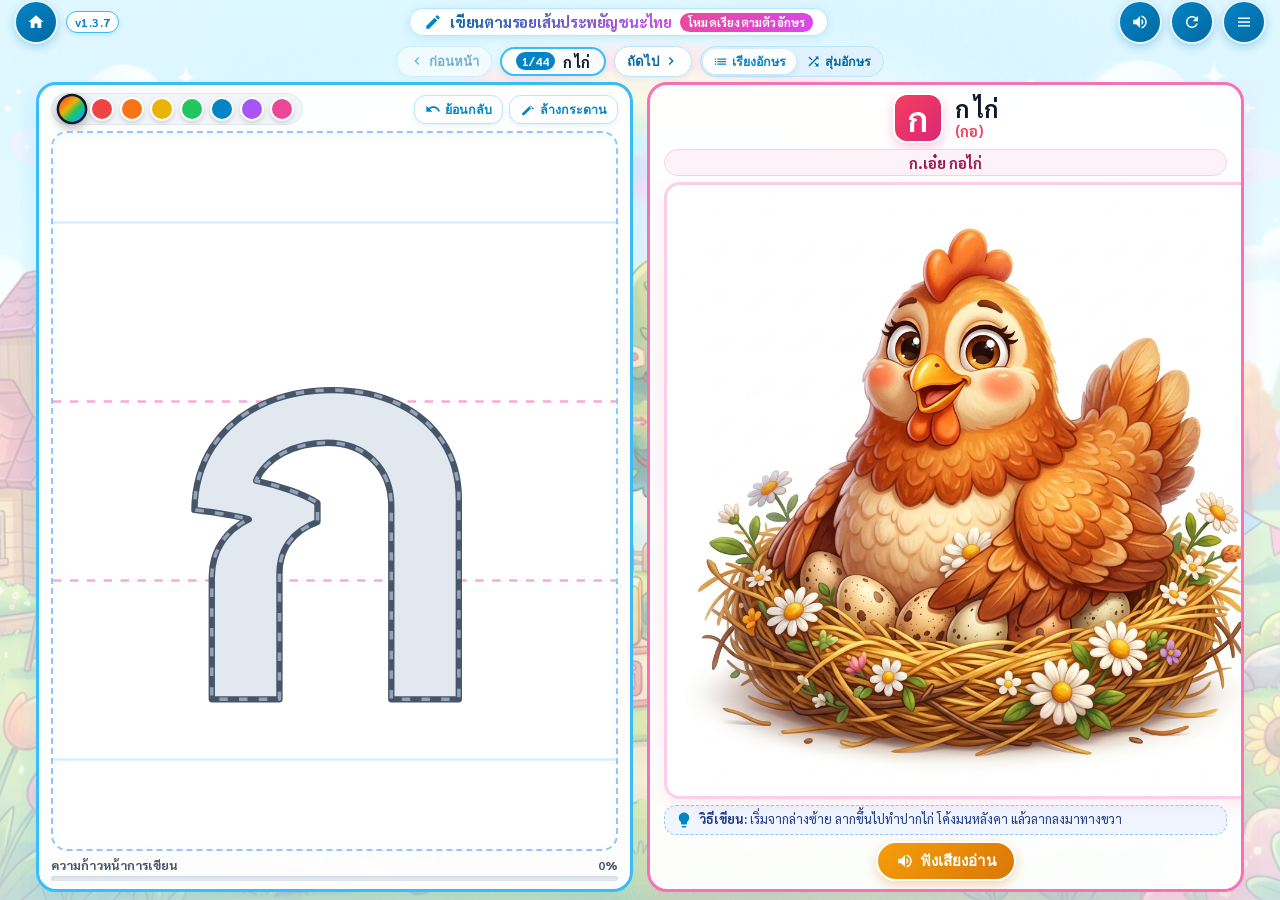
==== thai-tracing.html @ 06a2f5a9 "Deploy complete educational preschool games suite v1.3.7 to GitHub Pages" ====
<!DOCTYPE html>
<html lang="th">
<head>
  <meta charset="UTF-8">
  <meta name="viewport" content="width=device-width, initial-scale=1.0, maximum-scale=1.0, user-scalable=no">
  <meta http-equiv="Cache-Control" content="no-cache, no-store, must-revalidate">
  <meta http-equiv="Pragma" content="no-cache">
  <meta http-equiv="Expires" content="0">
  <title>เกมฝึกเขียนตามรอยเส้นประ พยัญชนะไทย ก - ฮ สำหรับเด็กปฐมวัย</title>
  <link rel="stylesheet" href="css/style.css?v=1.3.7">
  <link rel="stylesheet" href="css/thai-tracing.css?v=1.3.7">
  <link rel="preconnect" href="https://fonts.googleapis.com">
  <link rel="preconnect" href="https://fonts.gstatic.com" crossorigin>
  <link href="https://fonts.googleapis.com/css2?family=Sarabun:wght@400;500;600;700;800&family=Noto+Sans+Thai:wght@400;500;600;700;800&family=Krub:wght@500;600;700&display=swap" rel="stylesheet">
</head>
<body>
  <div class="tracing-viewport">
    <!-- Animated Schoolhouse & Rainbow Background Layer -->
    <div class="tracing-bg-layer" aria-hidden="true"></div>

    <!-- Top Header -->
    <header class="tracing-header">
      <div class="header-left">
        <!-- Back to Hub (Unified Circular Blue) -->
        <a href="index.html" class="action-btn" title="กลับหน้าเมนูหลัก" style="text-decoration: none;">
          <svg width="20" height="20" viewBox="0 0 24 24" fill="currentColor">
            <path d="M10 20v-6h4v6h5v-8h3L12 3 2 12h3v8z"/>
          </svg>
        </a>
        <span class="version-tag-pill">v1.3.7</span>
      </div>

      <!-- Title Pill -->
      <div class="tracing-title-pill">
        <svg width="18" height="18" viewBox="0 0 24 24" fill="#0284c7">
          <path d="M3 17.25V21h3.75L17.81 9.94l-3.75-3.75L3 17.25zM20.71 7.04c.39-.39.39-1.02 0-1.41l-2.34-2.34a.9959.9959 0 0 0-1.41 0l-1.83 1.83 3.75 3.75 1.83-1.83z"/>
        </svg>
        <h1>เขียนตามรอยเส้นประพยัญชนะไทย</h1>
        <span class="mode-badge-pill" id="modeBadge">โหมดเรียงตามตัวอักษร</span>
      </div>

      <div class="header-right">
        <!-- Sound & Music Toggle -->
        <button class="action-btn" id="audioToggleBtn" title="เปิด/ปิด เสียงดนตรี">
          <svg id="audioIcon" width="20" height="20" viewBox="0 0 24 24" fill="currentColor">
            <path d="M3 9v6h4l5 5V4L7 9H3zm13.5 3c0-1.77-1.02-3.29-2.5-4.03v8.05c1.48-.73 2.5-2.25 2.5-4.02zM14 3.23v2.06c2.89.86 5 3.54 5 6.71s-2.11 5.85-5 6.71v2.06c4.01-.91 7-4.49 7-8.77s-2.99-7.86-7-8.77z"/>
          </svg>
        </button>

        <!-- Reset / Clear Drawing Button -->
        <button class="action-btn" id="btnResetBoard" title="เริ่มเขียนใหม่ / รีเซ็ต">
          <svg width="20" height="20" viewBox="0 0 24 24" fill="currentColor">
            <path d="M17.65 6.35C16.2 4.9 14.21 4 12 4c-4.42 0-7.99 3.58-7.99 8s3.57 8 7.99 8c3.73 0 6.84-2.55 7.73-6h-2.08c-.82 2.33-3.04 4-5.65 4-3.31 0-6-2.69-6-6s2.69-6 6-6c1.66 0 3.14.69 4.22 1.78L13 11h7V4l-2.35 2.35z"/>
          </svg>
        </button>

        <!-- 44 Consonants Quick Picker Modal Button -->
        <button class="action-btn" id="btnOpenLetterPicker" title="เลือกตัวอักษร ก - ฮ">
          <svg width="20" height="20" viewBox="0 0 24 24" fill="currentColor">
            <path d="M4 6h16v2H4zm0 5h16v2H4zm0 5h16v2H4z"/>
          </svg>
        </button>
      </div>
    </header>

    <!-- Sub-Navigation & Mode Selector Bar -->
    <nav class="tracing-subnav" aria-label="แถบควบคุมตัวอักษร">
      <button class="nav-arrow-btn" id="btnPrevLetter" title="ตัวอักษรก่อนหน้า">
        <svg width="16" height="16" viewBox="0 0 24 24" fill="currentColor"><path d="M15.41 7.41L14 6l-6 6 6 6 1.41-1.41L10.83 12z"/></svg>
        <span>ก่อนหน้า</span>
      </button>

      <div class="current-letter-pill" id="currentLetterBadge">
        <span class="index-badge">1/44</span>
        <span>ก ไก่</span>
      </div>

      <button class="nav-arrow-btn" id="btnNextLetter" title="ตัวอักษรถัดไป">
        <span>ถัดไป</span>
        <svg width="16" height="16" viewBox="0 0 24 24" fill="currentColor"><path d="M10 6L8.59 7.41 13.17 12l-4.58 4.59L10 18l6-6z"/></svg>
      </button>

      <button class="nav-arrow-btn" id="btnRandomLetter" title="สุ่มตัวใหม่" style="display: none; background: #fdf2f8; border-color: #f472b6; color: #db2777;">
        <svg width="16" height="16" viewBox="0 0 24 24" fill="currentColor"><path d="M10.59 9.17L5.41 4 4 5.41l5.17 5.17 1.42-1.41zM14.5 4l2.04 2.04L4 18.59 5.41 20 17.96 7.46 20 9.5V4h-5.5zm.33 9.41l-1.41 1.41 3.13 3.13L14.5 20H20v-5.5l-2.04 2.04-3.13-3.13z"/></svg>
        <span>สุ่มตัวใหม่</span>
      </button>

      <!-- Mode Toggle Switch -->
      <div class="mode-toggle-group" aria-label="เลือกโหมด">
        <button class="mode-tab-btn active" id="btnModeSeq" title="เล่นเรียง ก ถึง ฮ">
          <svg width="15" height="15" viewBox="0 0 24 24" fill="currentColor"><path d="M3 13h2v-2H3v2zm0 4h2v-2H3v2zm0-8h2V7H3v2zm4 4h14v-2H7v2zm0 4h14v-2H7v2zM7 7v2h14V7H7z"/></svg>
          <span>เรียงอักษร</span>
        </button>
        <button class="mode-tab-btn" id="btnModeRand" title="เล่นแบบสุ่ม">
          <svg width="15" height="15" viewBox="0 0 24 24" fill="currentColor"><path d="M10.59 9.17L5.41 4 4 5.41l5.17 5.17 1.42-1.41zM14.5 4l2.04 2.04L4 18.59 5.41 20 17.96 7.46 20 9.5V4h-5.5zm.33 9.41l-1.41 1.41 3.13 3.13L14.5 20H20v-5.5l-2.04 2.04-3.13-3.13z"/></svg>
          <span>สุ่มอักษร</span>
        </button>
      </div>
    </nav>

    <!-- Main Play Arena (1 Letter + 1 Picture per screen, perfectly auto-fitted) -->
    <main class="tracing-play-arena">

      <!-- Left Column: Tracing Slate (กระดานเขียนตามรอยแม่แบบสีเทา) -->
      <section class="tracing-slate-wrapper" aria-label="กระดานฝึกเขียนตามรอยเส้นประ">
        <!-- Slate Toolbar -->
        <div class="slate-toolbar">
          <!-- Crayon Selector -->
          <div class="crayon-picker-bar" aria-label="เลือกสีดินสอสี">
            <button class="crayon-btn crayon-rainbow active" data-color="rainbow" title="สีสายรุ้งวิเศษ"></button>
            <button class="crayon-btn" data-color="#ef4444" style="background: #ef4444;" title="สีแดง"></button>
            <button class="crayon-btn" data-color="#f97316" style="background: #f97316;" title="สีส้ม"></button>
            <button class="crayon-btn" data-color="#eab308" style="background: #eab308;" title="สีเหลือง"></button>
            <button class="crayon-btn" data-color="#22c55e" style="background: #22c55e;" title="สีเขียว"></button>
            <button class="crayon-btn" data-color="#0284c7" style="background: #0284c7;" title="สีฟ้า"></button>
            <button class="crayon-btn" data-color="#a855f7" style="background: #a855f7;" title="สีม่วง"></button>
            <button class="crayon-btn" data-color="#ec4899" style="background: #ec4899;" title="สีชมพู"></button>
          </div>

          <!-- Tools -->
          <div class="slate-tool-actions">
            <button class="tool-action-btn" id="btnUndo" title="ย้อนกลับเส้นล่าสุด">
              <svg width="16" height="16" viewBox="0 0 24 24" fill="currentColor"><path d="M12.5 8c-2.65 0-5.05.99-6.9 2.6L2 7v9h9l-3.62-3.62c1.39-1.16 3.16-1.88 5.12-1.88 3.54 0 6.55 2.31 7.6 5.5l2.37-.78C21.08 11.03 17.15 8 12.5 8z"/></svg>
              <span>ย้อนกลับ</span>
            </button>
            <button class="tool-action-btn" id="btnClear" title="ล้างกระดานเขียนใหม่">
              <svg width="16" height="16" viewBox="0 0 24 24" fill="currentColor"><path d="M19.36 10.04l-2.34-2.34c-.78-.78-2.05-.78-2.83 0L3.71 18.18c-.78.78-.78 2.05 0 2.83.39.39.9.59 1.41.59s1.02-.2 1.41-.59L17.02 10.5l2.34 2.34 1.41-1.41-1.41-1.39zm-3.75-2.34l2.34 2.34-1.41 1.41-2.34-2.34 1.41-1.41z"/></svg>
              <span>ล้างกระดาน</span>
            </button>
          </div>
        </div>

        <!-- Tracing Board Canvas Box -->
        <div class="tracing-board" id="tracingBoard">
          <!-- Preschool Thai Notebook Guidelines (เส้นบรรทัดคัดไทยอนุบาล 4 เส้น) -->
          <svg class="notebook-guidelines" viewBox="0 0 400 400" preserveAspectRatio="none">
            <line x1="0" y1="50" x2="400" y2="50" />
            <line x1="0" y1="150" x2="400" y2="150" class="mid-line" />
            <line x1="0" y1="250" x2="400" y2="250" class="mid-line" />
            <line x1="0" y1="350" x2="400" y2="350" />
          </svg>

          <!-- Authentic Thai Consonant Template SVG (แม่แบบพยัญชนะสีเทาตัวใหญ่เต็มกรอบ) -->
          <svg class="guide-svg-layer" id="guideSvg" viewBox="0 0 400 400">
            <!-- 1. Soft Gray Fill Base ("ทำเป็นเทาๆ") -->
            <text id="tplTextBase" class="tpl-glyph-base" x="200" y="348" text-anchor="middle">ก</text>
            
            <!-- 2. Clean Dark-Gray Outline (แบบคัดโครงร่างแม่แบบ ตามรูปที่แนบมา) -->
            <text id="tplTextOutline" class="tpl-glyph-outline" x="200" y="348" text-anchor="middle">ก</text>
            
            <!-- 3. Dashed Centerline Guide (เส้นประสำหรับลากตามรอย) -->
            <text id="tplTextDashed" class="tpl-glyph-dashed" x="200" y="348" text-anchor="middle">ก</text>
          </svg>

          <!-- Touch / Mouse Drawing Canvas -->
          <canvas class="tracing-canvas" id="tracingCanvas"></canvas>
        </div>

        <!-- Tracing Progress Bar -->
        <div class="slate-progress-bar-wrap">
          <div class="progress-header">
            <span>ความก้าวหน้าการเขียน</span>
            <span id="progressPercentText">0%</span>
          </div>
          <div class="progress-track">
            <div class="progress-fill" id="progressFill"></div>
          </div>
        </div>
      </section>

      <!-- Right Column: Letter & Picture Card (1 รูปต่อ 1 หน้า) -->
      <section class="letter-picture-card" aria-label="การ์ดคำศัพท์และภาพประกอบ">
        <!-- Letter Big Header with Standard Looped Font -->
        <div class="letter-header-group">
          <div class="big-letter-badge" id="cardLetterBadge">ก</div>
          <div class="letter-title-texts">
            <h2 class="letter-main-name" id="cardLetterName">ก ไก่</h2>
            <div class="letter-phonetic" id="cardLetterPhonetic">(กอ)</div>
          </div>
        </div>

        <!-- Rhyme Pill -->
        <div class="letter-rhyme-pill" id="cardLetterRhyme">
          ก.เอ๋ย กอไก่
        </div>

        <!-- Mascot Illustration Picture Frame -->
        <div class="mascot-image-frame">
          <img id="cardMascotImg" src="assets/images/thai_letters/ko_kai.jpg" alt="ก ไก่" class="mascot-img">
        </div>

        <!-- Writing Instruction Tip -->
        <div class="writing-tip-box" id="cardWritingTip">
          <svg width="18" height="18" viewBox="0 0 24 24" fill="#0284c7" style="flex-shrink: 0;"><path d="M9 21c0 .55.45 1 1 1h4c.55 0 1-.45 1-1v-1H9v1zm3-19C8.14 2 5 5.14 5 9c0 2.38 1.19 4.47 3 5.74V17c0 .55.45 1 1 1h6c.55 0 1-.45 1-1v-2.26c1.81-1.27 3-3.36 3-5.74 0-3.86-3.14-7-7-7z"/></svg>
          <span><strong>วิธีเขียน:</strong> เริ่มจากล่างซ้าย ลากขึ้นไปทำปากไก่ โค้งมนหลังคา แล้วลากลงมาทางขวา</span>
        </div>

        <!-- Pronunciation Speech Button -->
        <div class="card-actions-bar">
          <button class="speech-btn" id="btnPlaySpeech" title="ฟังเสียงอ่านภาษาไทย">
            <svg width="18" height="18" viewBox="0 0 24 24" fill="currentColor"><path d="M3 9v6h4l5 5V4L7 9H3zm13.5 3c0-1.77-1.02-3.29-2.5-4.03v8.05c1.48-.73 2.5-2.25 2.5-4.02zM14 3.23v2.06c2.89.86 5 3.54 5 6.71s-2.11 5.85-5 6.71v2.06c4.01-.91 7-4.49 7-8.77s-2.99-7.86-7-8.77z"/></svg>
            <span>ฟังเสียงอ่าน</span>
          </button>
        </div>
      </section>

    </main>

    <!-- Modal 1: 44 Consonants Quick Picker Grid (ก - ฮ) -->
    <div class="modal-overlay" id="letterPickerModal" aria-modal="true" role="dialog">
      <div class="modal-card">
        <div class="modal-header">
          <div class="modal-title">
            <svg width="20" height="20" viewBox="0 0 24 24" fill="#0284c7"><path d="M18 2H6c-1.1 0-2 .9-2 2v16c0 1.1.9 2 2 2h12c1.1 0 2-.9 2-2V4c0-1.1-.9-2-2-2zM6 4h5v8l-2.5-1.5L6 12V4z"/></svg>
            <span>เลือกพยัญชนะไทย (44 ตัวอักษร ก - ฮ)</span>
          </div>
          <button class="modal-close-btn" id="btnClosePicker" title="ปิดหน้าต่าง">✕</button>
        </div>
        <div class="letter-grid-44" id="letterGrid44">
          <!-- Injected via JavaScript -->
        </div>
      </div>
    </div>

    <!-- Modal 2: Success Celebration Popup -->
    <div class="modal-overlay" id="celebrationModal" aria-modal="true" role="dialog">
      <div class="modal-card celebration-modal-card">
        <div class="celebration-stars">
          <svg width="28" height="28" viewBox="0 0 24 24" fill="#facc15"><path d="M12 17.27L18.18 21l-1.64-7.03L22 9.24l-7.19-.61L12 2 9.19 8.63 2 9.24l5.46 4.73L5.82 21z"/></svg>
          <svg width="36" height="36" viewBox="0 0 24 24" fill="#facc15"><path d="M12 17.27L18.18 21l-1.64-7.03L22 9.24l-7.19-.61L12 2 9.19 8.63 2 9.24l5.46 4.73L5.82 21z"/></svg>
          <svg width="28" height="28" viewBox="0 0 24 24" fill="#facc15"><path d="M12 17.27L18.18 21l-1.64-7.03L22 9.24l-7.19-.61L12 2 9.19 8.63 2 9.24l5.46 4.73L5.82 21z"/></svg>
        </div>
        <h2 class="celebration-title">เก่งมากเลยครับ/ค่ะ!</h2>
        <p class="celebration-sub">
          หนูเขียนตัว <strong id="celebrationChar" style="color: #ec4899; font-size: 1.4rem;">ก</strong> ได้สวยงามและถูกต้องมากเลย!
        </p>
        <div class="celebration-buttons">
          <button class="btn-celebration-action btn-celebration-retry" id="btnRetryCelebration">
            <svg width="18" height="18" viewBox="0 0 24 24" fill="currentColor"><path d="M17.65 6.35C16.2 4.9 14.21 4 12 4c-4.42 0-7.99 3.58-7.99 8s3.57 8 7.99 8c3.73 0 6.84-2.55 7.73-6h-2.08c-.82 2.33-3.04 4-5.65 4-3.31 0-6-2.69-6-6s2.69-6 6-6c1.66 0 3.14.69 4.22 1.78L13 11h7V4l-2.35 2.35z"/></svg>
            <span>เขียนอีกรอบ</span>
          </button>
          <button class="btn-celebration-action" id="btnNextCelebration">
            <span>ฝึกตัวต่อไป</span>
            <svg width="18" height="18" viewBox="0 0 24 24" fill="currentColor"><path d="M10 6L8.59 7.41 13.17 12l-4.58 4.59L10 18l6-6z"/></svg>
          </button>
        </div>
      </div>
    </div>

    <!-- Confetti Canvas -->
    <canvas id="confettiCanvas"></canvas>
  </div>

  <!-- Scripts -->
  <script src="js/audio.js?v=1.3.7"></script>
  <script src="js/thai-tracing-data.js?v=1.3.7"></script>
  <script src="js/thai-tracing-game.js?v=1.3.7"></script>
</body>
</html>
---- css/style.css ----
/* 
 * CSS Styling for ASEAN Landmark Matching Game
 * Tailored for Kindergarten with vibrant colors, rounded friendly shapes, 
 * clear visual hierarchy, and tactile feedback.
 */

@import url('https://fonts.googleapis.com/css2?family=Prompt:wght@400;600;700;800&family=Mitr:wght@500;700&display=swap');

:root {
  --primary-blue: #1e88e5;
  --primary-blue-dark: #1565c0;
  --primary-blue-light: #e3f2fd;
  --accent-gold: #f59e0b;
  --accent-green: #22c55e;
  --card-border: #1e88e5;
  --card-border-width: 3.5px;
  --card-radius: 22px;
  --shadow-soft: 0 8px 24px rgba(15, 23, 42, 0.12);
  --shadow-hover: 0 12px 30px rgba(30, 136, 229, 0.25);
  --font-main: 'Prompt', 'Mitr', 'Sukhumvit Set', 'Thonburi', sans-serif;
}

* {
  box-sizing: border-box;
  margin: 0;
  padding: 0;
  user-select: none;
  -webkit-user-select: none;
  -webkit-touch-callout: none;
  -webkit-user-drag: none;
  -webkit-tap-highlight-color: transparent;
}

html, body {
  width: 100%;
  height: 100%;
  height: 100vh;
  height: 100dvh;
  position: fixed;
  inset: 0;
  overflow: hidden;
  overscroll-behavior: none;
  touch-action: none;
  -webkit-touch-callout: none;
  font-family: var(--font-main);
  background-color: #7dd3fc;
  background-image: url('../assets/images/bg.jpg?v=1.3.7');
  background-size: cover;
  background-position: center bottom;
  background-repeat: no-repeat;
}

/* App Main Container with Blurred Background for Prominent Foreground - 100% Fixed Screen */
.game-viewport {
  position: fixed;
  inset: 0;
  width: 100vw;
  height: 100%;
  height: 100vh;
  height: 100dvh;
  max-height: 100dvh;
  display: flex;
  flex-direction: column;
  justify-content: space-between;
  align-items: center;
  padding: clamp(6px, 1.5vh, 12px) clamp(10px, 2vw, 24px);
  overflow: hidden;
  overscroll-behavior: none;
  background-color: transparent;
  box-sizing: border-box;
  touch-action: none;
}

/* Blurred background layer so game question cards pop out prominently */
.game-bg-layer,
.game-viewport::before {
  content: '';
  position: absolute;
  inset: -16px;
  background-image: url('../assets/images/bg.jpg?v=1.3.7');
  background-size: cover;
  background-position: center bottom;
  background-repeat: no-repeat;
  filter: blur(3.5px) brightness(0.98);
  transform: scale(1.03);
  z-index: 0;
  pointer-events: none;
}

/* Top Decorative Header */
.game-header {
  width: 100%;
  max-width: 1180px;
  display: flex;
  align-items: center;
  justify-content: space-between;
  z-index: 10;
  margin-bottom: 6px;
}

/* Round / Level Indicator Pill */
.level-badge {
  background: #ffffff;
  border: 3px solid var(--primary-blue);
  border-radius: 30px;
  padding: 6px 18px;
  font-size: 1.15rem;
  font-weight: 700;
  color: #1e3a8a;
  box-shadow: 0 4px 12px rgba(30, 136, 229, 0.2);
  display: flex;
  align-items: center;
  gap: 6px;
  letter-spacing: 0.5px;
}

/* Title Pill Container */
.game-title-container {
  background: #ffffff;
  border: 3.5px solid #60a5fa;
  border-radius: 40px;
  padding: 8px 28px;
  box-shadow: 0 6px 20px rgba(37, 99, 235, 0.18), inset 0 2px 4px #ffffff;
  display: flex;
  align-items: center;
  gap: 10px;
  transform: translateY(-2px);
}

.game-title {
  font-size: 1.45rem;
  font-weight: 800;
  color: #0f172a;
  display: flex;
  align-items: center;
  gap: 8px;
  text-shadow: 0 1px 2px rgba(0, 0, 0, 0.05);
}

.game-title .emoji-icon {
  font-size: 1.6rem;
  filter: drop-shadow(0 2px 4px rgba(0, 0, 0, 0.15));
}

/* Header Right Buttons */
.header-actions {
  display: flex;
  align-items: center;
  gap: 12px;
}

/* ASEAN Circular Emblem (Authentic Logo) */
.asean-emblem {
  width: 56px;
  height: 56px;
  border-radius: 50%;
  display: flex;
  align-items: center;
  justify-content: center;
  transition: transform 0.25s cubic-bezier(0.34, 1.56, 0.64, 1);
  cursor: pointer;
  background: transparent;
  filter: drop-shadow(0 4px 10px rgba(0, 51, 153, 0.35));
}

.asean-emblem:hover {
  transform: scale(1.12) rotate(4deg);
}

.asean-logo-img {
  width: 100%;
  height: 100%;
  object-fit: contain;
  display: block;
}

.asean-emblem svg {
  width: 100%;
  height: 100%;
}

/* Audio, Home, Refresh & Common Action Buttons (Unified Project-wide) */
.action-btn {
  width: 44px;
  height: 44px;
  min-width: 44px;
  min-height: 44px;
  border-radius: 50%;
  border: 3px solid #ffffff;
  background: linear-gradient(135deg, #0284c7, #0369a1);
  color: #ffffff;
  display: inline-flex;
  align-items: center;
  justify-content: center;
  box-shadow: 0 4px 12px rgba(2, 132, 199, 0.35);
  cursor: pointer;
  outline: none;
  transition: all 0.2s cubic-bezier(0.34, 1.56, 0.64, 1);
  text-decoration: none;
  flex-shrink: 0;
  box-sizing: border-box;
  touch-action: manipulation;
  -webkit-tap-highlight-color: transparent;
}

.action-btn:hover {
  transform: scale(1.12);
  box-shadow: 0 6px 16px rgba(2, 132, 199, 0.45);
}

.action-btn:active {
  transform: scale(0.92);
}

.action-btn.active {
  background: linear-gradient(135deg, #0284c7, #0369a1);
  color: #ffffff;
  border-color: #ffffff;
}

.action-btn svg {
  display: block;
  fill: currentColor;
  pointer-events: none;
}

/* Version Indicator Pill (Project-wide +1 Tracking) */
.version-tag-pill {
  display: inline-flex;
  align-items: center;
  justify-content: center;
  padding: 2px 8px;
  background: rgba(255, 255, 255, 0.95);
  border: 1.5px solid #0284c7;
  border-radius: 999px;
  font-size: 0.72rem;
  font-weight: 800;
  color: #0369a1;
  box-shadow: 0 2px 6px rgba(2, 132, 199, 0.18);
  white-space: nowrap;
  letter-spacing: 0.4px;
  pointer-events: none;
  user-select: none;
  flex-shrink: 0;
}

/* Main Playing Board: 3-column layout matching the mockup */
.game-board {
  flex: 1;
  width: 100%;
  max-width: 1240px;
  display: grid;
  grid-template-columns: minmax(360px, 490px) 140px minmax(360px, 490px);
  gap: 18px;
  align-items: center;
  justify-content: center;
  padding: 8px 0;
  z-index: 5;
  touch-action: none;
}

/* Columns for 3 cards */
.cards-column {
  display: flex;
  flex-direction: column;
  gap: 16px;
  height: 100%;
  justify-content: space-evenly;
}

/* Center Guide Container */
.center-guide-column {
  display: flex;
  flex-direction: column;
  align-items: center;
  justify-content: center;
}

.guide-pill {
  background: rgba(255, 255, 255, 0.92);
  border: 2.5px dashed #0284c7;
  border-radius: 20px;
  padding: 18px 12px;
  text-align: center;
  box-shadow: 0 8px 20px rgba(2, 132, 199, 0.15);
  backdrop-filter: blur(4px);
  display: flex;
  flex-direction: column;
  align-items: center;
  gap: 8px;
  animation: floatGuide 3.5s ease-in-out infinite alternate;
}

@keyframes floatGuide {
  0% { transform: translateY(0); }
  100% { transform: translateY(-5px); }
}

.guide-text-top, .guide-text-bottom {
  font-size: 0.95rem;
  font-weight: 700;
  color: #0f172a;
  line-height: 1.25;
}

.guide-arrow {
  font-size: 1.6rem;
  color: #0284c7;
  animation: arrowPulse 1.4s ease-in-out infinite;
  display: inline-block;
}

@keyframes arrowPulse {
  0%, 100% { transform: translateX(0); opacity: 0.85; }
  50% { transform: translateX(6px); opacity: 1; }
}

/* Generic Card Styles */
.game-card {
  position: relative;
  height: clamp(74px, 16.5vh, 134px);
  background: #ffffff;
  border: var(--card-border-width) solid var(--card-border);
  border-radius: var(--card-radius);
  box-shadow: var(--shadow-soft);
  display: flex;
  align-items: center;
  overflow: hidden;
  transition: transform 0.22s cubic-bezier(0.34, 1.56, 0.64, 1), box-shadow 0.22s ease, border-color 0.22s ease;
  touch-action: none;
  -webkit-touch-callout: none;
  -webkit-user-drag: none;
  user-select: none;
  -webkit-user-select: none;
}

/* Left Cards (Draggable Clue Cards) */
.clue-card {
  cursor: grab;
  cursor: -webkit-grab;
  padding: 6px 12px 6px 6px;
  gap: 12px;
  touch-action: none;
  -webkit-touch-callout: none;
  -webkit-user-drag: none;
}

.clue-card:hover {
  transform: translateY(-3px) scale(1.015);
  box-shadow: var(--shadow-hover);
}

.clue-card:active {
  cursor: grabbing;
  cursor: -webkit-grabbing;
}

/* Number Badges (1 = Red, 2 = Lime Green, 3 = Sky Blue) */
.card-number-badge {
  position: absolute;
  top: 8px;
  left: 8px;
  width: 38px;
  height: 38px;
  border-radius: 50%;
  border: 2.5px solid #000000;
  color: #ffffff;
  font-size: 1.35rem;
  font-weight: 800;
  display: flex;
  align-items: center;
  justify-content: center;
  z-index: 10;
  box-shadow: 0 3px 8px rgba(0, 0, 0, 0.3);
}

.badge-1 {
  background: #ef4444;
}

.badge-2 {
  background: #22c55e;
}

.badge-3 {
  background: #06b6d4;
}

/* Card Visual Sections */
.clue-visual {
  flex: 1.4;
  height: 100%;
  border-radius: 16px;
  overflow: hidden;
  background: linear-gradient(180deg, #bae6fd 0%, #e0f2fe 55%, #f0fdf4 100%);
  display: flex;
  align-items: center;
  justify-content: center;
  border: 1.5px solid #93c5fd;
  position: relative;
  padding: 4px;
}

.landmark-photo-wrapper {
  width: 100%;
  height: 100%;
  display: flex;
  align-items: center;
  justify-content: center;
}

.landmark-realistic-img {
  width: 100%;
  height: 100%;
  max-height: 128px;
  object-fit: contain;
  filter: drop-shadow(0 4px 10px rgba(15, 23, 42, 0.15));
  transition: transform 0.25s ease;
  pointer-events: none;
}

.clue-card:hover .landmark-realistic-img {
  transform: scale(1.04);
}

.clue-info {
  flex: 0.95;
  display: flex;
  flex-direction: column;
  align-items: center;
  justify-content: center;
  text-align: center;
  gap: 6px;
  padding-right: 4px;
}

.country-flag-box {
  width: 76px;
  height: 48px;
  border-radius: 8px;
  overflow: hidden;
  box-shadow: 0 3px 8px rgba(0, 0, 0, 0.18);
  border: 1.5px solid #e2e8f0;
  background: #ffffff;
}

.country-flag-box svg {
  width: 100%;
  height: 100%;
  display: block;
}

.country-name-th {
  font-size: 1.25rem;
  font-weight: 800;
  color: #0f172a;
  letter-spacing: 0.2px;
}

.landmark-name-th {
  font-size: 0.76rem;
  font-weight: 600;
  color: #475569;
  line-height: 1.1;
  max-width: 140px;
  display: none; /* Can reveal on match or responsive */
}

/* Matched Clue Card State */
.clue-card.is-matched {
  opacity: 0.65;
  cursor: default;
  pointer-events: none;
  border-color: #86efac;
  filter: grayscale(15%);
}

.clue-card.is-matched::after {
  content: '✓ เรียบร้อย';
  position: absolute;
  top: 10px;
  right: 12px;
  background: #22c55e;
  color: #ffffff;
  font-size: 0.85rem;
  font-weight: 700;
  padding: 3px 10px;
  border-radius: 20px;
  box-shadow: 0 2px 6px rgba(34, 197, 94, 0.4);
}

/* Selected state for tap-to-match */
.clue-card.is-selected {
  transform: translateY(-4px) scale(1.03);
  border-color: #f59e0b;
  box-shadow: 0 0 0 4px #fde68a, 0 12px 28px rgba(245, 158, 11, 0.35);
  animation: cardWiggle 0.6s ease-in-out infinite alternate;
}

@keyframes cardWiggle {
  0% { transform: translateY(-4px) scale(1.03) rotate(-0.8deg); }
  100% { transform: translateY(-4px) scale(1.03) rotate(0.8deg); }
}

/* Right Cards (Silhouette / Shadow Target Cards) */
.silhouette-card {
  padding: 8px 12px;
  justify-content: center;
  position: relative;
  background: #ffffff;
  touch-action: none;
  -webkit-touch-callout: none;
  -webkit-user-drag: none;
  cursor: pointer;
}

.silhouette-card .silhouette-inner {
  width: 100%;
  height: 100%;
  display: flex;
  align-items: center;
  justify-content: center;
  transition: all 0.35s ease;
  padding: 4px;
}

.silhouette-card .silhouette-inner svg,
.landmark-silhouette-img {
  width: 100%;
  height: 100%;
  max-height: 126px;
  object-fit: contain;
  filter: drop-shadow(0 3px 6px rgba(15, 23, 42, 0.2));
  transition: transform 0.25s ease;
  pointer-events: none;
}

.silhouette-card.drag-hover .landmark-silhouette-img {
  transform: scale(1.06);
}

/* Pure silhouette uniform dark charcoal styling */
.landmark-silhouette-svg .silhouette-shapes [fill="none"] {
  fill: none !important;
  stroke: #475569 !important;
}

.landmark-silhouette-svg .silhouette-shapes line {
  stroke: #475569 !important;
}

.landmark-silhouette-svg .silhouette-shapes *:not([fill="none"]):not(line) {
  fill: #475569 !important;
  stroke: #475569 !important;
}

/* Hover over silhouette card during drag */
.silhouette-card.drag-hover {
  transform: scale(1.04);
  border-color: #3b82f6;
  box-shadow: 0 0 0 5px #93c5fd, 0 14px 32px rgba(59, 130, 246, 0.35);
}

/* Matched Silhouette Card: Transforms to Full Vibrant Color! */
.silhouette-card.is-matched {
  border-color: #22c55e;
  border-width: 4px;
  box-shadow: 0 0 0 4px #bbf7d0, 0 8px 24px rgba(34, 197, 94, 0.25);
  padding: 6px 12px 6px 6px;
  gap: 12px;
}

.silhouette-card.is-matched .silhouette-inner {
  display: none;
}

.silhouette-card.is-matched .matched-content {
  display: flex;
  width: 100%;
  height: 100%;
  align-items: center;
  gap: 12px;
  animation: revealPop 0.5s cubic-bezier(0.34, 1.56, 0.64, 1) forwards;
}

@keyframes revealPop {
  0% { transform: scale(0.8); opacity: 0; }
  60% { transform: scale(1.06); }
  100% { transform: scale(1); opacity: 1; }
}

/* Sparkle Star Burst Effect */
.sparkle-particle {
  position: absolute;
  pointer-events: none;
  font-size: 1.8rem;
  z-index: 100;
  animation: flySparkle 0.75s ease-out forwards;
}

@keyframes flySparkle {
  0% {
    transform: translate(0, 0) scale(0.3) rotate(0deg);
    opacity: 1;
  }
  100% {
    transform: translate(var(--dx), var(--dy)) scale(1.4) rotate(180deg);
    opacity: 0;
  }
}

/* Floating Drag Ghost (Follows finger/mouse smoothly) */
.drag-ghost {
  position: fixed;
  pointer-events: none;
  z-index: 9999;
  width: 280px;
  height: 110px;
  background: #ffffff;
  border: 3.5px solid var(--primary-blue);
  border-radius: var(--card-radius);
  box-shadow: 0 16px 40px rgba(0, 0, 0, 0.28);
  display: flex;
  align-items: center;
  padding: 6px 12px;
  gap: 10px;
  transform: translate(-50%, -50%) rotate(4deg) scale(1.06);
  opacity: 0.95;
  transition: transform 0.08s ease-out;
}

/* Celebration Modal (เก่งมาก! และเปลี่ยนเป็นเกมส์หน้าถัดไป) */
.celebration-overlay {
  position: fixed;
  inset: 0;
  background: rgba(15, 23, 42, 0.6);
  backdrop-filter: blur(6px);
  display: flex;
  align-items: center;
  justify-content: center;
  z-index: 5000;
  opacity: 0;
  visibility: hidden;
  transition: opacity 0.35s ease, visibility 0.35s ease;
}

.celebration-overlay.active {
  opacity: 1;
  visibility: visible;
}

.celebration-card {
  width: 90%;
  max-width: 520px;
  background: #ffffff;
  border-radius: 36px;
  border: 5px solid #60a5fa;
  box-shadow: 0 25px 60px rgba(0, 0, 0, 0.3);
  padding: 32px 28px;
  text-align: center;
  display: flex;
  flex-direction: column;
  align-items: center;
  gap: 16px;
  transform: scale(0.7) translateY(40px);
  transition: transform 0.45s cubic-bezier(0.34, 1.56, 0.64, 1);
  position: relative;
  overflow: hidden;
}

.celebration-overlay.active .celebration-card {
  transform: scale(1) translateY(0);
}

/* Confetti Canvas */
#confetti-canvas {
  position: fixed;
  top: 0;
  left: 0;
  width: 100%;
  height: 100%;
  pointer-events: none;
  z-index: 5010;
}

.stars-row {
  display: flex;
  justify-content: center;
  gap: 16px;
  margin-top: -6px;
}

.star-pop {
  font-size: 3.2rem;
  color: #fbbf24;
  filter: drop-shadow(0 4px 10px rgba(251, 191, 36, 0.6));
  animation: starBounce 0.6s cubic-bezier(0.34, 1.56, 0.64, 1) both;
}

.star-pop:nth-child(1) { animation-delay: 0.15s; }
.star-pop:nth-child(2) { animation-delay: 0.3s; font-size: 3.8rem; transform: translateY(-8px); }
.star-pop:nth-child(3) { animation-delay: 0.45s; }

@keyframes starBounce {
  0% { transform: scale(0) rotate(-45deg); opacity: 0; }
  70% { transform: scale(1.25) rotate(15deg); }
  100% { transform: scale(1) rotate(0deg); opacity: 1; }
}

.celebration-title {
  font-size: 2.1rem;
  font-weight: 800;
  color: #0f172a;
  letter-spacing: -0.5px;
}

.celebration-subtitle {
  font-size: 1.15rem;
  font-weight: 600;
  color: #475569;
  line-height: 1.4;
}

/* Round Countries Mini Badges */
.matched-summary-list {
  display: flex;
  gap: 10px;
  justify-content: center;
  flex-wrap: wrap;
  margin: 4px 0 8px 0;
}

.matched-summary-chip {
  background: #f0fdf4;
  border: 2px solid #86efac;
  border-radius: 20px;
  padding: 6px 14px;
  display: flex;
  align-items: center;
  gap: 6px;
  font-size: 0.95rem;
  font-weight: 700;
  color: #166534;
}

/* Next Level Action Button */
.btn-next-level {
  background: linear-gradient(135deg, #22c55e, #16a34a);
  color: #ffffff;
  border: none;
  border-radius: 40px;
  padding: 14px 40px;
  font-size: 1.35rem;
  font-weight: 800;
  font-family: var(--font-main);
  box-shadow: 0 8px 24px rgba(34, 197, 94, 0.45);
  cursor: pointer;
  display: flex;
  align-items: center;
  gap: 10px;
  transition: all 0.22s cubic-bezier(0.34, 1.56, 0.64, 1);
  outline: none;
}

.btn-next-level:hover {
  transform: scale(1.07);
  box-shadow: 0 12px 30px rgba(34, 197, 94, 0.6);
}

.btn-next-level:active {
  transform: scale(0.95);
}

.auto-countdown-text {
  font-size: 0.88rem;
  color: #64748b;
  font-weight: 600;
}

/* Responsive adjustments for iPad, Tablets & Mobile */
@media (max-width: 1024px) {
  .game-board {
    grid-template-columns: minmax(300px, 420px) 110px minmax(300px, 420px);
    gap: 12px;
  }
  .game-card {
    height: 124px;
  }
  .country-name-th {
    font-size: 1.1rem;
  }
  .country-flag-box {
    width: 65px;
    height: 42px;
  }
}

@media (max-width: 820px) {
  .game-viewport {
    padding: 8px 12px;
  }
  .game-header {
    margin-bottom: 2px;
  }
  .game-title {
    font-size: 1.15rem;
  }
  .game-board {
    grid-template-columns: 1fr 80px 1fr;
    gap: 8px;
  }
  .game-card {
    height: 112px;
    border-radius: 16px;
  }
  .card-number-badge {
    width: 32px;
    height: 32px;
    font-size: 1.1rem;
  }
  .guide-pill {
    padding: 10px 6px;
  }
  .guide-text-top, .guide-text-bottom {
    font-size: 0.78rem;
  }
}

@media (max-height: 600px) {
  .game-viewport {
    padding: 4px 12px;
  }
  .game-card {
    height: 100px;
  }
  .game-board {
    gap: 6px;
  }
}

/* ============================================================
   ASEAN Countries Info Modal (30% Transparent Glassmorphism)
   ============================================================ */

.asean-modal-overlay {
  position: fixed;
  inset: 0;
  background: rgba(15, 23, 42, 0.30); /* 30% darkness transparent overlay */
  backdrop-filter: blur(6px);
  -webkit-backdrop-filter: blur(6px);
  display: flex;
  align-items: center;
  justify-content: center;
  z-index: 6000;
  opacity: 0;
  visibility: hidden;
  transition: opacity 0.3s ease, visibility 0.3s ease;
  padding: 16px;
}

.asean-modal-overlay.active {
  opacity: 1;
  visibility: visible;
}

/* Modal Card with 30% Transparency (70% Opacity) + Frosted Glass */
.asean-modal-card {
  width: 95%;
  max-width: 920px;
  max-height: 90vh;
  background: rgba(255, 255, 255, 0.70); /* 30% transparent glass */
  backdrop-filter: blur(20px) saturate(180%);
  -webkit-backdrop-filter: blur(20px) saturate(180%);
  border: 3.5px solid rgba(255, 255, 255, 0.85);
  border-radius: 32px;
  box-shadow: 0 25px 60px rgba(0, 51, 153, 0.22), 0 0 0 1px rgba(96, 165, 250, 0.25);
  padding: 24px 30px;
  display: flex;
  flex-direction: column;
  gap: 14px;
  position: relative;
  overflow: hidden;
  transform: scale(0.92) translateY(24px);
  transition: transform 0.35s cubic-bezier(0.34, 1.56, 0.64, 1);
}

.asean-modal-overlay.active .asean-modal-card {
  transform: scale(1) translateY(0);
}

/* Modal Close Button (Top-Right) */
.modal-close-btn {
  position: absolute;
  top: 18px;
  right: 20px;
  width: 38px;
  height: 38px;
  border-radius: 50%;
  border: 2px solid #cbd5e1;
  background: rgba(255, 255, 255, 0.85);
  color: #475569;
  font-size: 1.15rem;
  font-weight: 800;
  cursor: pointer;
  display: flex;
  align-items: center;
  justify-content: center;
  transition: all 0.2s ease;
  outline: none;
  z-index: 10;
}

.modal-close-btn:hover {
  background: #ef4444;
  color: #ffffff;
  border-color: #ef4444;
  transform: scale(1.1) rotate(90deg);
}

/* Modal Header */
.asean-modal-header {
  display: flex;
  align-items: center;
  gap: 16px;
  padding-right: 40px;
}

.modal-logo-wrap {
  width: 58px;
  height: 58px;
  flex-shrink: 0;
  filter: drop-shadow(0 4px 8px rgba(0, 51, 153, 0.25));
}

.modal-logo-img {
  width: 100%;
  height: 100%;
  object-fit: contain;
}

.modal-header-text {
  display: flex;
  flex-direction: column;
  gap: 2px;
}

.modal-title {
  font-size: 1.45rem;
  font-weight: 800;
  color: #0f172a;
  letter-spacing: -0.3px;
}

.modal-subtitle {
  font-size: 0.92rem;
  font-weight: 600;
  color: #334155;
}

/* 11 Countries Grid */
.asean-countries-grid {
  display: grid;
  grid-template-columns: repeat(auto-fill, minmax(240px, 1fr));
  gap: 12px;
  overflow-y: auto;
  max-height: 52vh;
  padding: 6px 4px 10px 4px;
}

/* Custom Scrollbar */
.asean-countries-grid::-webkit-scrollbar {
  width: 7px;
}

.asean-countries-grid::-webkit-scrollbar-track {
  background: rgba(226, 232, 240, 0.5);
  border-radius: 10px;
}

.asean-countries-grid::-webkit-scrollbar-thumb {
  background: #93c5fd;
  border-radius: 10px;
}

.asean-countries-grid::-webkit-scrollbar-thumb:hover {
  background: #3b82f6;
}

/* Individual Country Item Card */
.country-info-card {
  background: rgba(255, 255, 255, 0.85);
  border: 2px solid #bfdbfe;
  border-radius: 18px;
  padding: 10px 14px;
  display: flex;
  align-items: center;
  gap: 12px;
  box-shadow: 0 4px 12px rgba(30, 58, 138, 0.08);
  transition: all 0.22s cubic-bezier(0.34, 1.56, 0.64, 1);
  position: relative;
}

.country-info-card:hover {
  transform: translateY(-2px) scale(1.02);
  background: #ffffff;
  border-color: #3b82f6;
  box-shadow: 0 8px 20px rgba(37, 99, 235, 0.18);
}

.country-card-num {
  position: absolute;
  top: -6px;
  left: -6px;
  width: 22px;
  height: 22px;
  border-radius: 50%;
  background: #1e88e5;
  color: #ffffff;
  font-size: 0.72rem;
  font-weight: 800;
  display: flex;
  align-items: center;
  justify-content: center;
  border: 1.5px solid #ffffff;
  box-shadow: 0 2px 4px rgba(0,0,0,0.2);
}

.country-card-flag {
  width: 58px;
  height: 38px;
  border-radius: 6px;
  overflow: hidden;
  box-shadow: 0 2px 6px rgba(0, 0, 0, 0.15);
  border: 1px solid #cbd5e1;
  flex-shrink: 0;
  background: #ffffff;
}

.country-card-flag svg {
  width: 100%;
  height: 100%;
  display: block;
}

.country-card-text {
  display: flex;
  flex-direction: column;
  gap: 2px;
  min-width: 0;
}

.country-card-name-th {
  font-size: 1.12rem;
  font-weight: 800;
  color: #0f172a;
  line-height: 1.2;
}

.country-card-name-en {
  font-size: 0.78rem;
  font-weight: 600;
  color: #64748b;
  line-height: 1.1;
}

.country-card-landmark {
  font-size: 0.75rem;
  font-weight: 600;
  color: #0284c7;
  white-space: nowrap;
  overflow: hidden;
  text-overflow: ellipsis;
  margin-top: 1px;
}

/* Modal Footer */
.asean-modal-footer {
  display: flex;
  justify-content: center;
  padding-top: 4px;
}

.btn-close-modal {
  background: linear-gradient(135deg, #0284c7, #0369a1);
  color: #ffffff;
  border: none;
  border-radius: 30px;
  padding: 10px 36px;
  font-size: 1.05rem;
  font-weight: 700;
  font-family: var(--font-main);
  box-shadow: 0 6px 16px rgba(2, 132, 199, 0.35);
  cursor: pointer;
  outline: none;
  transition: all 0.2s cubic-bezier(0.34, 1.56, 0.64, 1);
}

.btn-close-modal:hover {
  transform: scale(1.06);
  box-shadow: 0 8px 22px rgba(2, 132, 199, 0.5);
}

.btn-close-modal:active {
  transform: scale(0.95);
}
---- css/thai-tracing.css ----
/* ==========================================================================
   Thai Consonant Tracing Game Styles (เกมฝึกเขียนตามรอยเส้นประ พยัญชนะไทย)
   Theme: Standard Looped Thai Kindergarten Font (ฟอนต์มาตรฐานมีหัวสำหรับเด็กปฐมวัย)
   View: Auto-fit 100% viewport (ไม่ล้นขอบจอ ไม่ต้องเลื่อนสกอร์)
   Version: v1.3.7
   ========================================================================== */

* {
  margin: 0;
  padding: 0;
  box-sizing: border-box;
  -webkit-tap-highlight-color: transparent;
  user-select: none;
  -webkit-user-select: none;
}

html, body {
  width: 100%;
  height: 100%;
  height: 100vh;
  height: 100dvh;
  overflow: hidden;
  font-family: 'Sarabun', 'Noto Sans Thai', 'Krub', 'Thonburi', sans-serif !important;
  background-color: #ecfeff;
}

/* ==========================================================================
   Main Viewport & Background Layer
   ========================================================================== */
.tracing-viewport {
  position: relative;
  width: 100%;
  height: 100%;
  height: 100vh;
  height: 100dvh;
  max-height: 100vh;
  max-height: 100dvh;
  display: flex;
  flex-direction: column;
  overflow: hidden;
}

.tracing-bg-layer {
  position: fixed;
  inset: 0;
  z-index: 0;
  background-image: url('../assets/images/bg_thai_tracing.jpg?v=1.3.7');
  background-size: cover;
  background-position: center bottom;
  background-repeat: no-repeat;
  filter: saturate(1.08) brightness(1.02);
  pointer-events: none;
}

.tracing-bg-layer::after {
  content: '';
  position: absolute;
  inset: 0;
  background: radial-gradient(circle at center, rgba(255, 255, 255, 0.45) 0%, rgba(240, 249, 255, 0.75) 100%);
  pointer-events: none;
}

/* ==========================================================================
   Top Header (Compact, Unified Blue Circular Buttons & Pills)
   ========================================================================== */
.tracing-header {
  position: relative;
  z-index: 20;
  width: 100%;
  height: 44px;
  display: flex;
  align-items: center;
  justify-content: space-between;
  padding: 4px 14px;
  max-width: 1440px;
  margin: 0 auto;
  gap: 10px;
  flex-shrink: 0;
  box-sizing: border-box;
}

.header-left, .header-right {
  display: flex;
  align-items: center;
  gap: 8px;
}

/* Unified Circular Blue Buttons */
.action-btn {
  width: 36px;
  height: 36px;
  border-radius: 50%;
  background: linear-gradient(135deg, #0284c7 0%, #0369a1 100%);
  color: #ffffff;
  border: 2px solid rgba(255, 255, 255, 0.9);
  box-shadow: 0 3px 8px rgba(2, 132, 199, 0.3);
  display: flex;
  align-items: center;
  justify-content: center;
  cursor: pointer;
  transition: all 0.2s cubic-bezier(0.34, 1.56, 0.64, 1);
  text-decoration: none;
  flex-shrink: 0;
}

.action-btn svg {
  width: 18px;
  height: 18px;
}

.action-btn:hover {
  transform: translateY(-2px) scale(1.06);
  box-shadow: 0 4px 12px rgba(2, 132, 199, 0.4);
  background: linear-gradient(135deg, #38bdf8 0%, #0284c7 100%);
}

.action-btn:active {
  transform: translateY(1px) scale(0.96);
}

.action-btn.active {
  background: linear-gradient(135deg, #f59e0b 0%, #d97706 100%);
  border-color: #fef3c7;
}

.version-tag-pill {
  background: #ffffff;
  border: 1.5px solid #38bdf8;
  color: #0284c7;
  font-size: 0.75rem;
  font-weight: 700;
  padding: 2px 8px;
  border-radius: 14px;
  box-shadow: 0 2px 4px rgba(14, 165, 233, 0.15);
  white-space: nowrap;
}

/* Center Title Pill */
.tracing-title-pill {
  background: rgba(255, 255, 255, 0.95);
  backdrop-filter: blur(8px);
  -webkit-backdrop-filter: blur(8px);
  border: 1.5px solid #bae6fd;
  border-radius: 20px;
  padding: 3px 14px;
  display: flex;
  align-items: center;
  gap: 8px;
  box-shadow: 0 2px 8px rgba(2, 132, 199, 0.12);
}

.tracing-title-pill h1 {
  font-size: 0.95rem;
  font-weight: 700;
  background: linear-gradient(135deg, #0369a1 0%, #d946ef 100%);
  -webkit-background-clip: text;
  -webkit-text-fill-color: transparent;
  margin: 0;
  letter-spacing: -0.2px;
}

.mode-badge-pill {
  background: linear-gradient(135deg, #ec4899 0%, #d946ef 100%);
  color: #ffffff;
  font-size: 0.72rem;
  font-weight: 700;
  padding: 2px 8px;
  border-radius: 12px;
  letter-spacing: 0.2px;
}

/* ==========================================================================
   Sub-Navigation / Progress & Switcher Bar (Compact)
   ========================================================================== */
.tracing-subnav {
  position: relative;
  z-index: 15;
  height: 34px;
  display: flex;
  align-items: center;
  justify-content: center;
  gap: 8px;
  padding: 2px 10px;
  max-width: 1440px;
  margin: 0 auto 2px;
  flex-shrink: 0;
  box-sizing: border-box;
}

.nav-arrow-btn {
  background: #ffffff;
  border: 1.5px solid #bae6fd;
  color: #0369a1;
  font-size: 0.82rem;
  font-weight: 700;
  padding: 4px 12px;
  border-radius: 16px;
  cursor: pointer;
  box-shadow: 0 2px 6px rgba(2, 132, 199, 0.1);
  display: inline-flex;
  align-items: center;
  gap: 4px;
  transition: all 0.2s cubic-bezier(0.34, 1.56, 0.64, 1);
}

.nav-arrow-btn:hover {
  transform: translateY(-1px);
  background: #f0f9ff;
  border-color: #38bdf8;
  color: #0284c7;
}

.nav-arrow-btn:active {
  transform: translateY(1px);
}

.current-letter-pill {
  background: linear-gradient(135deg, #ffffff 0%, #f8fafc 100%);
  border: 2px solid #38bdf8;
  border-radius: 18px;
  padding: 3px 14px;
  display: inline-flex;
  align-items: center;
  gap: 8px;
  font-weight: 700;
  font-size: 0.92rem;
  color: #0f172a;
  box-shadow: 0 2px 8px rgba(2, 132, 199, 0.12);
}

.current-letter-pill .index-badge {
  background: #0284c7;
  color: #ffffff;
  padding: 1px 6px;
  border-radius: 10px;
  font-size: 0.75rem;
}

.mode-toggle-group {
  display: inline-flex;
  background: #e0f2fe;
  padding: 2px;
  border-radius: 18px;
  border: 1.5px solid #bae6fd;
}

.mode-tab-btn {
  padding: 3px 10px;
  border-radius: 14px;
  border: none;
  font-size: 0.78rem;
  font-weight: 700;
  cursor: pointer;
  background: transparent;
  color: #0369a1;
  transition: all 0.2s ease;
  display: inline-flex;
  align-items: center;
  gap: 4px;
}

.mode-tab-btn.active {
  background: #ffffff;
  color: #0284c7;
  box-shadow: 0 2px 6px rgba(2, 132, 199, 0.15);
}

/* ==========================================================================
   Main Play Arena (Fits 100% inside screen without overflow)
   ========================================================================== */
.tracing-play-arena {
  position: relative;
  z-index: 10;
  flex: 1 1 0;
  min-height: 0;
  display: grid;
  grid-template-columns: 1fr 1fr;
  gap: 14px;
  max-width: 1240px;
  width: 100%;
  margin: 0 auto;
  padding: 2px 16px 8px;
  align-items: stretch;
  box-sizing: border-box;
  overflow: hidden;
}

/* ==========================================================================
   Left Column: Tracing Slate (กระดานเขียนตามรอยแม่แบบสีเทา)
   ========================================================================== */
.tracing-slate-wrapper {
  background: rgba(255, 255, 255, 0.95);
  backdrop-filter: blur(12px);
  -webkit-backdrop-filter: blur(12px);
  border: 3.5px solid #38bdf8;
  border-radius: 20px;
  box-shadow: 0 10px 28px rgba(14, 165, 233, 0.15);
  padding: 8px 12px;
  display: flex;
  flex-direction: column;
  justify-content: space-between;
  gap: 6px;
  position: relative;
  height: 100%;
  min-height: 0;
  box-sizing: border-box;
  overflow: hidden;
}

/* Slate Top Toolbar */
.slate-toolbar {
  display: flex;
  align-items: center;
  justify-content: space-between;
  gap: 8px;
  flex-shrink: 0;
  height: 32px;
}

.crayon-picker-bar {
  display: flex;
  align-items: center;
  gap: 6px;
  background: #f1f5f9;
  padding: 3px 8px;
  border-radius: 18px;
  border: 1.5px solid #e2e8f0;
}

.crayon-btn {
  width: 24px;
  height: 24px;
  border-radius: 50%;
  border: 2px solid #ffffff;
  cursor: pointer;
  box-shadow: 0 2px 4px rgba(0, 0, 0, 0.15);
  transition: all 0.2s cubic-bezier(0.34, 1.56, 0.64, 1);
  position: relative;
  outline: none;
}

.crayon-btn:hover {
  transform: scale(1.2);
  z-index: 2;
}

.crayon-btn.active {
  transform: scale(1.28);
  border-color: #0f172a;
  box-shadow: 0 3px 8px rgba(0, 0, 0, 0.3);
}

.crayon-rainbow {
  background: linear-gradient(135deg, #ef4444, #f97316, #eab308, #22c55e, #06b6d4, #a855f7);
}

.slate-tool-actions {
  display: flex;
  align-items: center;
  gap: 6px;
}

.tool-action-btn {
  background: #ffffff;
  border: 1.5px solid #bae6fd;
  color: #0284c7;
  font-size: 0.78rem;
  font-weight: 700;
  padding: 4px 10px;
  border-radius: 12px;
  cursor: pointer;
  display: inline-flex;
  align-items: center;
  gap: 4px;
  box-shadow: 0 2px 4px rgba(2, 132, 199, 0.1);
  transition: all 0.2s ease;
}

.tool-action-btn:hover {
  background: #f0f9ff;
  border-color: #0284c7;
}

.tool-action-btn:active {
  transform: translateY(1px);
}

/* The Tracing Board Canvas Container (Auto-scales to fill available height) */
.tracing-board {
  position: relative;
  flex: 1 1 0;
  min-height: 0;
  width: 100%;
  max-width: calc(100vh - 160px);
  max-height: calc(100vh - 160px);
  aspect-ratio: 1 / 1;
  margin: 0 auto;
  background: #ffffff;
  border-radius: 16px;
  border: 2.5px dashed #93c5fd;
  overflow: hidden;
  box-shadow: inset 0 2px 8px rgba(14, 165, 233, 0.06);
  touch-action: none;
  display: flex;
  align-items: center;
  justify-content: center;
}

/* Kindergarten Thai Notebook Guidelines Background */
.notebook-guidelines {
  position: absolute;
  inset: 0;
  width: 100%;
  height: 100%;
  pointer-events: none;
  z-index: 1;
  opacity: 0.6;
}

.notebook-guidelines line {
  stroke: #bae6fd;
  stroke-width: 1.5;
}

.notebook-guidelines .mid-line {
  stroke: #f472b6;
  stroke-dasharray: 6 6;
  stroke-width: 1.5;
}

/* Authentic Thai Consonant Template SVG Layer */
.guide-svg-layer {
  position: absolute;
  inset: 0;
  width: 100%;
  height: 100%;
  pointer-events: none;
  z-index: 2;
}

/* Soft Gray Fill Base ("ทำเป็นเทาๆ") */
.tpl-glyph-base {
  font-family: 'Sarabun', 'Noto Sans Thai', 'Krub', 'Thonburi', sans-serif !important;
  font-size: 380px;
  font-weight: 700;
  fill: #e2e8f0;
  stroke: #cbd5e1;
  stroke-width: 3px;
  stroke-linejoin: round;
  stroke-linecap: round;
  user-select: none;
  pointer-events: none;
}

/* Clean Dark-Gray Outline matching user's media_1791396217646.png */
.tpl-glyph-outline {
  font-family: 'Sarabun', 'Noto Sans Thai', 'Krub', 'Thonburi', sans-serif !important;
  font-size: 380px;
  font-weight: 700;
  fill: none;
  stroke: #475569;
  stroke-width: 4.5px;
  stroke-linejoin: round;
  stroke-linecap: round;
  user-select: none;
  pointer-events: none;
}

/* Subtle Dashed Centerline Guide */
.tpl-glyph-dashed {
  font-family: 'Sarabun', 'Noto Sans Thai', 'Krub', 'Thonburi', sans-serif !important;
  font-size: 380px;
  font-weight: 700;
  fill: none;
  stroke: #94a3b8;
  stroke-width: 2.5px;
  stroke-dasharray: 6 8;
  stroke-linejoin: round;
  user-select: none;
  pointer-events: none;
}

/* User Drawing Canvas */
.tracing-canvas {
  position: absolute;
  inset: 0;
  width: 100%;
  height: 100%;
  z-index: 4;
  cursor: crosshair;
  touch-action: none;
}

/* Bottom Progress Bar in Slate */
.slate-progress-bar-wrap {
  display: flex;
  flex-direction: column;
  gap: 3px;
  flex-shrink: 0;
  height: 24px;
}

.progress-header {
  display: flex;
  align-items: center;
  justify-content: space-between;
  font-size: 0.78rem;
  font-weight: 700;
  color: #475569;
}

.progress-track {
  width: 100%;
  height: 10px;
  background: #e2e8f0;
  border-radius: 8px;
  overflow: hidden;
  box-shadow: inset 0 1px 3px rgba(0, 0, 0, 0.08);
}

.progress-fill {
  height: 100%;
  width: 0%;
  background: linear-gradient(90deg, #38bdf8 0%, #10b981 100%);
  border-radius: 8px;
  transition: width 0.15s ease-out;
}

/* ==========================================================================
   Right Column: Consonant & Picture Card (1 รูปต่อ 1 หน้า)
   ========================================================================== */
.letter-picture-card {
  background: rgba(255, 255, 255, 0.95);
  backdrop-filter: blur(12px);
  -webkit-backdrop-filter: blur(12px);
  border: 3.5px solid #f472b6;
  border-radius: 20px;
  box-shadow: 0 10px 28px rgba(244, 114, 182, 0.15);
  padding: 8px 14px;
  display: flex;
  flex-direction: column;
  justify-content: space-between;
  align-items: center;
  text-align: center;
  gap: 6px;
  position: relative;
  height: 100%;
  min-height: 0;
  box-sizing: border-box;
  overflow: hidden;
}

/* Letter Big Header */
.letter-header-group {
  display: flex;
  align-items: center;
  justify-content: center;
  gap: 12px;
  width: 100%;
  flex-shrink: 0;
}

/* Big Letter Badge with standard looped head font */
.big-letter-badge {
  width: 50px;
  height: 50px;
  border-radius: 14px;
  background: linear-gradient(135deg, #ec4899 0%, #f43f5e 100%);
  color: #ffffff;
  font-size: 2.1rem;
  font-weight: 700;
  font-family: 'Sarabun', 'Noto Sans Thai', 'Krub', 'Thonburi', sans-serif !important;
  display: flex;
  align-items: center;
  justify-content: center;
  box-shadow: 0 4px 12px rgba(236, 72, 153, 0.3);
  border: 2px solid #ffffff;
  flex-shrink: 0;
}

.letter-title-texts {
  text-align: left;
}

.letter-main-name {
  font-size: 1.45rem;
  font-weight: 700;
  color: #0f172a;
  line-height: 1.1;
  font-family: 'Sarabun', 'Noto Sans Thai', 'Krub', 'Thonburi', sans-serif !important;
}

.letter-phonetic {
  font-size: 0.92rem;
  font-weight: 700;
  color: #f43f5e;
}

.letter-rhyme-pill {
  background: #fdf2f8;
  border: 1.5px solid #fbcfe8;
  color: #9d174d;
  font-size: 0.92rem;
  font-weight: 700;
  padding: 3px 12px;
  border-radius: 14px;
  width: 100%;
  flex-shrink: 0;
}

/* Mascot Picture Container (Flexibly adapts to screen height) */
.mascot-image-frame {
  flex: 1 1 0;
  min-height: 0;
  max-width: calc(100vh - 280px);
  max-height: calc(100vh - 280px);
  aspect-ratio: 1 / 1;
  margin: 0 auto;
  background: #ffffff;
  border-radius: 16px;
  border: 3px solid #fbcfe8;
  box-shadow: 0 6px 18px rgba(244, 114, 182, 0.14);
  overflow: hidden;
  display: flex;
  align-items: center;
  justify-content: center;
  position: relative;
  transition: transform 0.25s ease;
  box-sizing: border-box;
}

.mascot-image-frame:hover {
  transform: scale(1.02);
}

.mascot-img {
  width: 100%;
  height: 100%;
  object-fit: cover;
  border-radius: 13px;
}

/* Writing Instruction Tip Box */
.writing-tip-box {
  background: #eff6ff;
  border: 1.5px dashed #93c5fd;
  border-radius: 12px;
  padding: 5px 10px;
  width: 100%;
  font-size: 0.8rem;
  color: #1e3a8a;
  line-height: 1.25;
  text-align: left;
  display: flex;
  align-items: flex-start;
  gap: 6px;
  flex-shrink: 0;
}

/* Card Audio & Actions */
.card-actions-bar {
  display: flex;
  align-items: center;
  gap: 8px;
  width: 100%;
  justify-content: center;
  flex-shrink: 0;
}

.speech-btn {
  background: linear-gradient(135deg, #f59e0b 0%, #d97706 100%);
  border: 2px solid #ffffff;
  color: #ffffff;
  font-size: 0.95rem;
  font-weight: 700;
  padding: 6px 18px;
  border-radius: 20px;
  cursor: pointer;
  box-shadow: 0 4px 12px rgba(217, 119, 6, 0.3);
  display: inline-flex;
  align-items: center;
  gap: 6px;
  transition: all 0.2s cubic-bezier(0.34, 1.56, 0.64, 1);
}

.speech-btn:hover {
  transform: translateY(-1px) scale(1.04);
  box-shadow: 0 6px 16px rgba(217, 119, 6, 0.4);
}

.speech-btn:active {
  transform: translateY(1px);
}

/* ==========================================================================
   Modal 1: 44 Thai Consonants Quick Picker Grid (ก - ฮ)
   ========================================================================== */
.modal-overlay {
  position: fixed;
  inset: 0;
  z-index: 100;
  background: rgba(15, 23, 42, 0.65);
  backdrop-filter: blur(8px);
  -webkit-backdrop-filter: blur(8px);
  display: flex;
  align-items: center;
  justify-content: center;
  padding: 16px;
  opacity: 0;
  pointer-events: none;
  transition: opacity 0.3s ease;
}

.modal-overlay.open {
  opacity: 1;
  pointer-events: auto;
}

.modal-card {
  background: #ffffff;
  border: 3.5px solid #38bdf8;
  border-radius: 24px;
  box-shadow: 0 20px 50px rgba(0, 0, 0, 0.25);
  max-width: 820px;
  width: 100%;
  max-height: 85vh;
  overflow-y: auto;
  padding: 18px 22px;
  display: flex;
  flex-direction: column;
  gap: 12px;
  transform: translateY(15px) scale(0.96);
  transition: transform 0.3s cubic-bezier(0.34, 1.56, 0.64, 1);
}

.modal-overlay.open .modal-card {
  transform: translateY(0) scale(1);
}

.modal-header {
  display: flex;
  align-items: center;
  justify-content: space-between;
}

.modal-title {
  font-size: 1.25rem;
  font-weight: 700;
  color: #0369a1;
  display: flex;
  align-items: center;
  gap: 6px;
}

.modal-close-btn {
  width: 32px;
  height: 32px;
  border-radius: 50%;
  background: #f1f5f9;
  border: 1.5px solid #cbd5e1;
  color: #64748b;
  font-size: 1.1rem;
  font-weight: 800;
  cursor: pointer;
  display: flex;
  align-items: center;
  justify-content: center;
  transition: all 0.2s ease;
}

.modal-close-btn:hover {
  background: #fee2e2;
  color: #ef4444;
  border-color: #fca5a5;
}

.letter-grid-44 {
  display: grid;
  grid-template-columns: repeat(auto-fill, minmax(66px, 1fr));
  gap: 8px;
  padding: 2px;
}

.letter-grid-item {
  background: #f8fafc;
  border: 1.5px solid #e2e8f0;
  border-radius: 14px;
  padding: 6px 3px;
  display: flex;
  flex-direction: column;
  align-items: center;
  justify-content: center;
  cursor: pointer;
  transition: all 0.2s cubic-bezier(0.34, 1.56, 0.64, 1);
}

.letter-grid-item:hover {
  transform: translateY(-2px) scale(1.05);
  border-color: #38bdf8;
  background: #f0f9ff;
  box-shadow: 0 4px 10px rgba(2, 132, 199, 0.2);
}

.letter-grid-item.current {
  border-color: #ec4899;
  background: #fdf2f8;
  box-shadow: 0 3px 8px rgba(236, 72, 153, 0.25);
}

.letter-grid-item .item-char {
  font-size: 1.7rem;
  font-weight: 700;
  font-family: 'Sarabun', 'Noto Sans Thai', 'Krub', sans-serif !important;
  color: #0f172a;
  line-height: 1.1;
}

.letter-grid-item .item-sub {
  font-size: 0.72rem;
  font-weight: 700;
  color: #64748b;
}

/* ==========================================================================
   Modal 2: Celebration Popup
   ========================================================================== */
.celebration-modal-card {
  text-align: center;
  align-items: center;
  max-width: 440px;
  padding: 24px 20px;
  border-color: #10b981;
}

.celebration-stars {
  font-size: 2.6rem;
  letter-spacing: 4px;
  animation: starsBounce 1s infinite ease-in-out;
}

@keyframes starsBounce {
  0%, 100% { transform: scale(1); }
  50% { transform: scale(1.1); }
}

.celebration-title {
  font-size: 1.6rem;
  font-weight: 700;
  color: #047857;
  margin-top: 4px;
}

.celebration-sub {
  font-size: 1rem;
  color: #334155;
  margin-bottom: 6px;
}

.celebration-buttons {
  display: flex;
  align-items: center;
  justify-content: center;
  gap: 10px;
  flex-wrap: wrap;
  width: 100%;
  margin-top: 10px;
}

.btn-celebration-action {
  background: linear-gradient(135deg, #10b981 0%, #059669 100%);
  border: 2px solid #ffffff;
  color: #ffffff;
  font-size: 0.95rem;
  font-weight: 700;
  padding: 8px 18px;
  border-radius: 20px;
  cursor: pointer;
  box-shadow: 0 4px 12px rgba(16, 185, 129, 0.3);
  transition: all 0.2s ease;
}

.btn-celebration-action:hover {
  transform: translateY(-2px) scale(1.04);
}

.btn-celebration-retry {
  background: #f1f5f9;
  border: 2px solid #cbd5e1;
  color: #475569;
}

.btn-celebration-retry:hover {
  background: #e2e8f0;
  color: #0f172a;
}

/* Confetti Overlay */
#confettiCanvas {
  position: fixed;
  inset: 0;
  width: 100%;
  height: 100%;
  pointer-events: none;
  z-index: 150;
}

/* ==========================================================================
   Responsive Adaptations
   ========================================================================== */
@media (max-width: 900px) {
  html, body, .tracing-viewport {
    overflow-y: auto;
    height: auto;
    min-height: 100vh;
  }

  .tracing-play-arena {
    grid-template-columns: 1fr;
    gap: 14px;
    padding: 8px 12px 16px;
    height: auto;
    overflow: visible;
  }

  .letter-picture-card {
    order: -1;
    height: auto;
    padding: 12px 14px;
  }

  .mascot-image-frame {
    max-width: 180px;
    max-height: 180px;
  }

  .tracing-slate-wrapper {
    height: auto;
  }

  .tracing-board {
    max-width: 360px;
    max-height: 360px;
  }
}
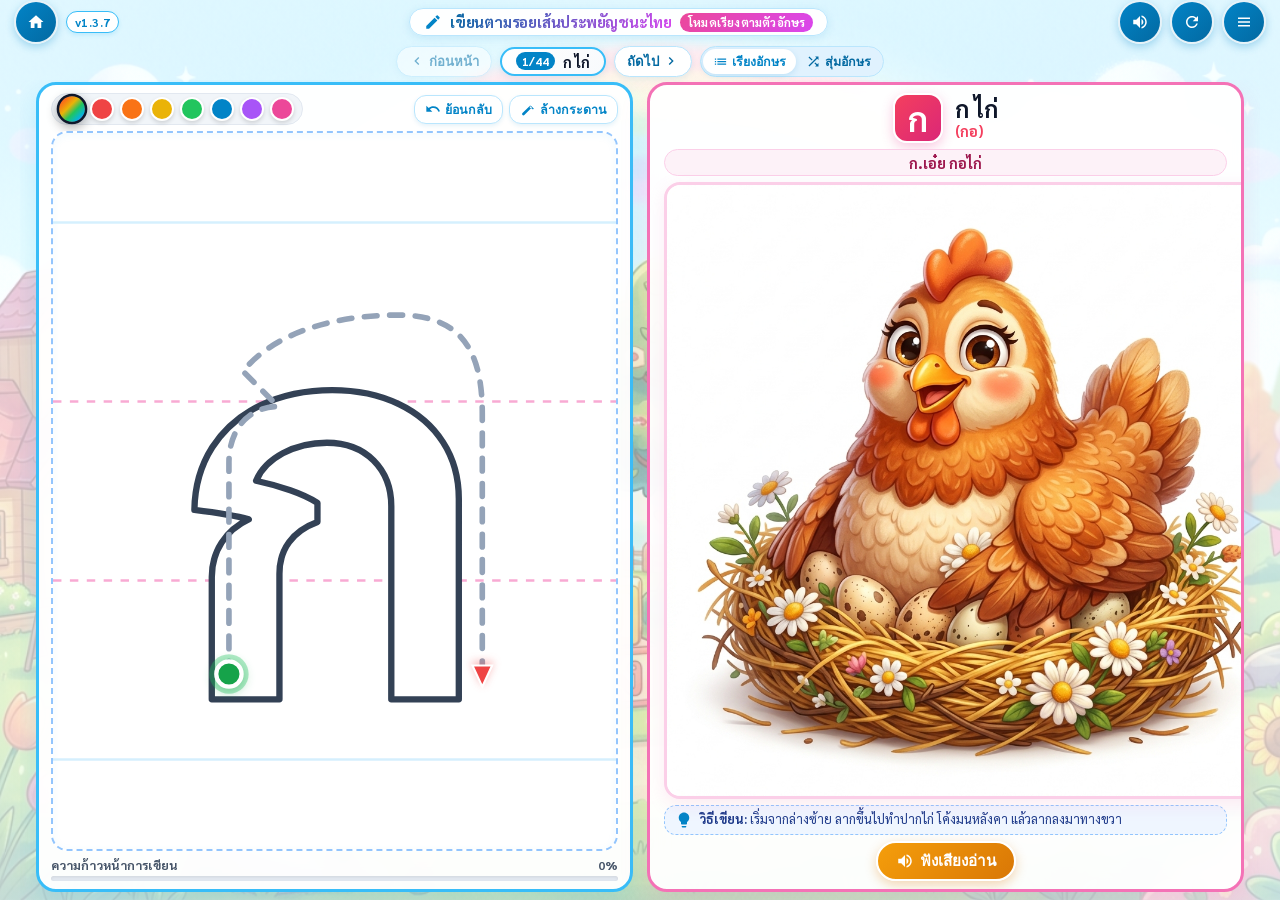
==== commit a1b2997c: "Add dashed centerline guide, green start dot at head, red arrow, and head-first tracing to thai-trac" ====
--- a/thai-tracing.html
+++ b/thai-tracing.html
@@ -140,17 +140,33 @@
             <line x1="0" y1="350" x2="400" y2="350" />
           </svg>
 
-          <!-- Authentic Thai Consonant Template SVG (แม่แบบพยัญชนะสีเทาตัวใหญ่เต็มกรอบ) -->
+          <!-- Authentic Thai Consonant Template SVG (แม่แบบพยัญชนะไทย: โครงร่างสีเข้ม ไส้สีขาว เส้นรอยประกลางลำตัว จุดเริ่มสีเขียว และลูกศรสีแดง) -->
           <svg class="guide-svg-layer" id="guideSvg" viewBox="0 0 400 400">
-            <!-- 1. Soft Gray Fill Base ("ทำเป็นเทาๆ") -->
+            <!-- 1. Soft White Fill Base (พื้นลำตัวพยัญชนะ) -->
             <text id="tplTextBase" class="tpl-glyph-base" x="200" y="348" text-anchor="middle">ก</text>
             
-            <!-- 2. Clean Dark-Gray Outline (แบบคัดโครงร่างแม่แบบ ตามรูปที่แนบมา) -->
+            <!-- 2. Clean Dark-Slate Outline (ขอบโครงร่างแม่แบบสีเข้มคมชัด) -->
             <text id="tplTextOutline" class="tpl-glyph-outline" x="200" y="348" text-anchor="middle">ก</text>
             
-            <!-- 3. Dashed Centerline Guide (เส้นประสำหรับลากตามรอย) -->
-            <text id="tplTextDashed" class="tpl-glyph-dashed" x="200" y="348" text-anchor="middle">ก</text>
-          </svg>
+            <!-- 3. Dashed Centerline Guide (เส้นรอยประกลางลำตัวพยัญชนะ) -->
+            <path id="tplCenterlineDashed" class="tpl-centerline-dashed" d="" fill="none" />
+
+            <!-- 4. Start Point Indicator (จุดเริ่มต้นสีเขียว 🟢 ที่หัวพยัญชนะ) -->
+            <g id="startMarkerGroup" class="start-marker-group" transform="translate(0, 0)">
+              <circle class="start-glow-pulse" cx="0" cy="0" r="14" />
+              <circle class="start-dot-circle" cx="0" cy="0" r="9" />
+            </g>
+
+            <!-- 5. End Point Direction Arrow (หัวลูกศรสีแดง 🔺 แสดงทิศทางปลายเส้น) -->
+            <g id="endMarkerGroup" class="end-marker-group" transform="translate(0, 0)">
+              <polygon class="end-arrow-poly" points="0,-9 7,6 -7,6" />
+            </g>
+          </svg>
+
+          <!-- Floating Start-At-Head Hint Tooltip -->
+          <div class="head-hint-bubble" id="headHintBubble" style="display: none;">
+            <span>🟢 เริ่มเขียนจากหัวสีเขียวก่อนนะจ๊ะ!</span>
+          </div>
 
           <!-- Touch / Mouse Drawing Canvas -->
           <canvas class="tracing-canvas" id="tracingCanvas"></canvas>
--- a/css/thai-tracing.css
+++ b/css/thai-tracing.css
@@ -438,27 +438,27 @@
   z-index: 2;
 }
 
-/* Soft Gray Fill Base ("ทำเป็นเทาๆ") */
+/* Soft White/Light Fill Base (พื้นในลำตัวพยัญชนะ) */
 .tpl-glyph-base {
   font-family: 'Sarabun', 'Noto Sans Thai', 'Krub', 'Thonburi', sans-serif !important;
   font-size: 380px;
   font-weight: 700;
-  fill: #e2e8f0;
-  stroke: #cbd5e1;
-  stroke-width: 3px;
+  fill: #ffffff;
+  stroke: #ffffff;
+  stroke-width: 2px;
   stroke-linejoin: round;
   stroke-linecap: round;
   user-select: none;
   pointer-events: none;
 }
 
-/* Clean Dark-Gray Outline matching user's media_1791396217646.png */
+/* Clean Dark-Slate Outline matching user's reference image */
 .tpl-glyph-outline {
   font-family: 'Sarabun', 'Noto Sans Thai', 'Krub', 'Thonburi', sans-serif !important;
   font-size: 380px;
   font-weight: 700;
   fill: none;
-  stroke: #475569;
+  stroke: #334155;
   stroke-width: 4.5px;
   stroke-linejoin: round;
   stroke-linecap: round;
@@ -466,18 +466,89 @@
   pointer-events: none;
 }
 
-/* Subtle Dashed Centerline Guide */
-.tpl-glyph-dashed {
-  font-family: 'Sarabun', 'Noto Sans Thai', 'Krub', 'Thonburi', sans-serif !important;
-  font-size: 380px;
-  font-weight: 700;
+/* Dashed Centerline Guide (เส้นรอยประกลางลำตัวอักษร) */
+.tpl-centerline-dashed {
   fill: none;
   stroke: #94a3b8;
-  stroke-width: 2.5px;
-  stroke-dasharray: 6 8;
+  stroke-width: 4px;
+  stroke-dasharray: 9 9;
+  stroke-linecap: round;
   stroke-linejoin: round;
   user-select: none;
   pointer-events: none;
+}
+
+/* Start Point Marker (จุดเริ่มต้นสีเขียว 🟢 ที่หัวพยัญชนะ) */
+.start-marker-group {
+  pointer-events: none;
+  transition: transform 0.2s ease-out;
+}
+
+.start-glow-pulse {
+  fill: #22c55e;
+  opacity: 0.35;
+  animation: pulseGreenAura 1.6s infinite ease-in-out;
+}
+
+@keyframes pulseGreenAura {
+  0% { r: 10px; opacity: 0.7; }
+  50% { r: 20px; opacity: 0.15; }
+  100% { r: 10px; opacity: 0.7; }
+}
+
+.start-dot-circle {
+  fill: #16a34a;
+  stroke: #ffffff;
+  stroke-width: 3px;
+  filter: drop-shadow(0 2px 4px rgba(22, 163, 74, 0.45));
+}
+
+/* Head attention nudge animation when tapping elsewhere */
+.head-nudge .start-dot-circle {
+  animation: headWiggle 0.5s ease-in-out 2;
+}
+
+@keyframes headWiggle {
+  0%, 100% { transform: scale(1); }
+  25% { transform: scale(1.4) translate(-2px, -2px); }
+  75% { transform: scale(1.4) translate(2px, 2px); }
+}
+
+/* End Point Direction Arrow (Red Arrow 🔺) */
+.end-marker-group {
+  pointer-events: none;
+}
+
+.end-arrow-poly {
+  fill: #ef4444;
+  stroke: #ffffff;
+  stroke-width: 1.5px;
+  filter: drop-shadow(0 2px 3px rgba(239, 68, 68, 0.4));
+}
+
+/* Floating Hint Bubble */
+.head-hint-bubble {
+  position: absolute;
+  top: 18px;
+  left: 50%;
+  transform: translateX(-50%);
+  background: rgba(15, 23, 42, 0.88);
+  backdrop-filter: blur(6px);
+  -webkit-backdrop-filter: blur(6px);
+  color: #ffffff;
+  font-size: 0.88rem;
+  font-weight: 700;
+  padding: 6px 16px;
+  border-radius: 20px;
+  box-shadow: 0 4px 12px rgba(0, 0, 0, 0.2);
+  z-index: 10;
+  pointer-events: none;
+  animation: floatBounce 0.4s ease-out;
+}
+
+@keyframes floatBounce {
+  0% { opacity: 0; transform: translate(-50%, -10px) scale(0.9); }
+  100% { opacity: 1; transform: translate(-50%, 0) scale(1); }
 }
 
 /* User Drawing Canvas */
